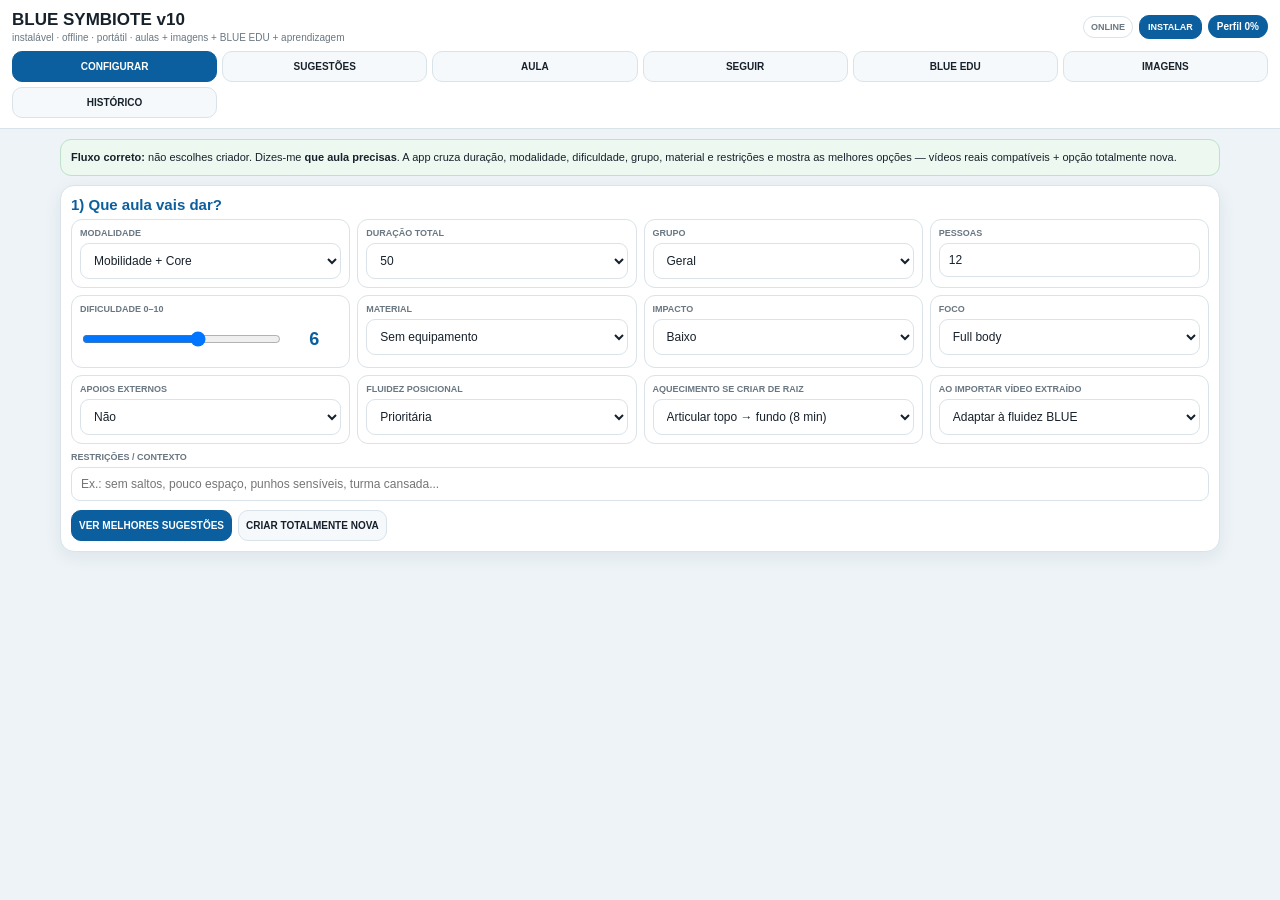
==== index.html @ 13836255 "BLUE v10.0.7: load flexible social placement patch" ====
<!doctype html>
<html lang="pt-PT">
<head>
<meta charset="utf-8">
<meta name="viewport" content="width=device-width,initial-scale=1,viewport-fit=cover">
<meta name="theme-color" content="#0b5f9e">
<meta name="application-name" content="BLUE Symbiote">
<meta name="apple-mobile-web-app-capable" content="yes">
<meta name="apple-mobile-web-app-status-bar-style" content="default">
<meta name="apple-mobile-web-app-title" content="BLUE Symbiote">
<meta name="mobile-web-app-capable" content="yes">
<meta name="robots" content="noindex,nofollow,noarchive">
<link rel="manifest" href="./manifest.json?v=10.0.7">
<link rel="icon" type="image/png" sizes="192x192" href="./icon-192.png">
<link rel="apple-touch-icon" href="./icon-180.png">
<title>BLUE Symbiote v10.0.7</title>
<style>body{margin:0;background:#edf3f7;color:#17212b;font-family:Arial,sans-serif}.boot{max-width:620px;margin:60px auto;padding:24px}.boot b{font-size:24px}.boot p{line-height:1.5}.err{white-space:pre-wrap;color:#8b1e1e}</style>
</head>
<body data-app-version="10.0.7">
<main class="boot"><b>BLUE Symbiote</b><p>A verificar atualização e iniciar a aplicação…</p></main>
<script>
(async()=>{
  const VERSION='10.0.7';
  const EXPECTED='0090f2c7066f9aed2fc9567933851d82d95eaadef02f1cc5dead7aa83da17098';
  async function autoUpdate(){
    if(!('serviceWorker' in navigator)||location.protocol==='file:')return;
    try{
      let hadController=!!navigator.serviceWorker.controller;
      let reloading=false;
      navigator.serviceWorker.addEventListener('controllerchange',()=>{
        if(!hadController){hadController=true;return;}
        if(reloading)return;reloading=true;location.reload();
      });
      const reg=await navigator.serviceWorker.register('./service-worker.js',{scope:'./',updateViaCache:'none'});
      const activate=worker=>{if(worker&&worker.state==='installed'&&navigator.serviceWorker.controller)worker.postMessage({type:'SKIP_WAITING'});};
      if(reg.waiting&&navigator.serviceWorker.controller)reg.waiting.postMessage({type:'SKIP_WAITING'});
      reg.addEventListener('updatefound',()=>{const w=reg.installing;if(w)w.addEventListener('statechange',()=>activate(w));});
      await reg.update().catch(()=>{});
      let lastCheck=Date.now();
      document.addEventListener('visibilitychange',()=>{if(document.visibilityState==='visible'&&Date.now()-lastCheck>300000){lastCheck=Date.now();reg.update().catch(()=>{});}});
      setInterval(()=>reg.update().catch(()=>{}),900000);
    }catch(e){console.warn('Atualização automática indisponível nesta abertura.',e);}
  }
  try{
    await autoUpdate();
    if(!('DecompressionStream' in window)) throw new Error('O browser precisa de ser atualizado para executar esta versão da aplicação.');
    const files=['payload-1a.txt','payload-1b.txt','payload-1c.txt','payload-1d.txt','payload-2a.txt','payload-2b.txt','payload-2c.txt','payload-2d.txt','payload-3.txt','payload-4.txt'];
    let b64='';
    for(const f of files){
      const r=await fetch('./'+f+'?v='+VERSION,{cache:'no-store'});
      if(!r.ok) throw new Error('Falha a carregar '+f+' ('+r.status+')');
      b64+=(await r.text()).replace(/\s+/g,'');
    }
    const packed=Uint8Array.from(atob(b64),c=>c.charCodeAt(0));
    const html=await new Response(new Blob([packed]).stream().pipeThrough(new DecompressionStream('gzip'))).text();
    if(window.crypto?.subtle){
      const digest=new Uint8Array(await window.crypto.subtle.digest('SHA-256',new TextEncoder().encode(html)));
      const hex=Array.from(digest,b=>b.toString(16).padStart(2,'0')).join('');
      if(hex!==EXPECTED) throw new Error('Pacote da aplicação incompleto ou de versões diferentes.');
    }
    const patches='<script src="./patch-10.0.3.js?v='+VERSION+'"><\/script><script src="./patch-10.0.4.js?v='+VERSION+'"><\/script><script src="./patch-10.0.5.js?v='+VERSION+'"><\/script><script src="./patch-10.0.6.js?v='+VERSION+'"><\/script><script src="./patch-10.0.7.js?v='+VERSION+'"><\/script>';
    const patched=html.replace(/<\/body>/i,patches+'</body>');
    document.open();document.write(patched);document.close();
  }catch(e){
    console.error('Falha ao iniciar BLUE Symbiote',e);
    document.body.innerHTML='<main class="boot"><b>BLUE Symbiote</b><p>Falha ao iniciar a aplicação.</p><pre class="err">'+String(e)+'</pre><p>Não apagues os teus dados. Fecha esta janela e volta a abrir o endereço online.</p></main>';
  }
})();
</script>
</body>
</html>
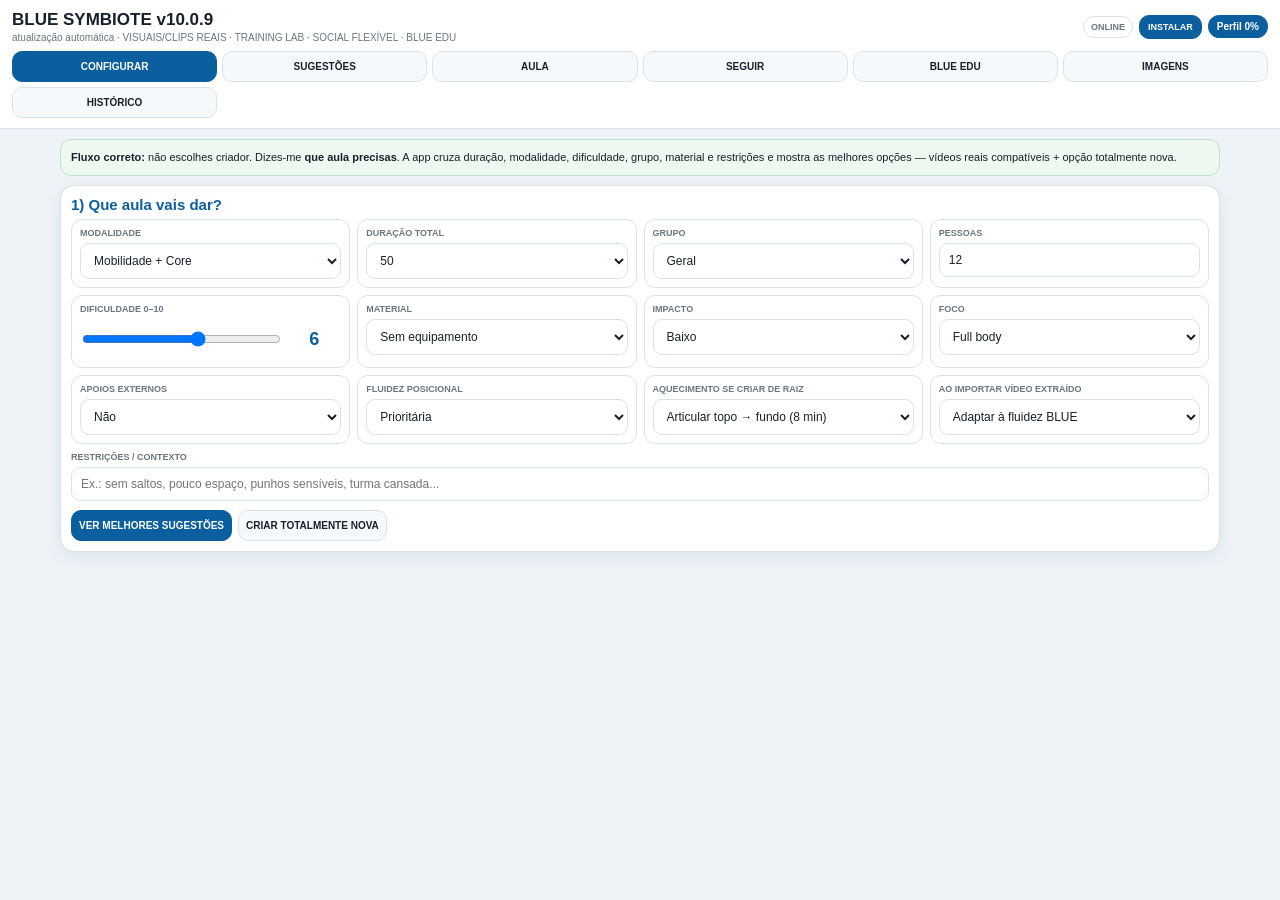
==== commit b09345c3: "BLUE v10.0.9: stamp visible version and force service-worker refresh" ====
--- a/index.html
+++ b/index.html
@@ -10,17 +10,17 @@
 <meta name="apple-mobile-web-app-title" content="BLUE Symbiote">
 <meta name="mobile-web-app-capable" content="yes">
 <meta name="robots" content="noindex,nofollow,noarchive">
-<link rel="manifest" href="./manifest.json?v=10.0.7">
+<link rel="manifest" href="./manifest.json?v=10.0.9">
 <link rel="icon" type="image/png" sizes="192x192" href="./icon-192.png">
 <link rel="apple-touch-icon" href="./icon-180.png">
-<title>BLUE Symbiote v10.0.7</title>
+<title>BLUE Symbiote v10.0.9</title>
 <style>body{margin:0;background:#edf3f7;color:#17212b;font-family:Arial,sans-serif}.boot{max-width:620px;margin:60px auto;padding:24px}.boot b{font-size:24px}.boot p{line-height:1.5}.err{white-space:pre-wrap;color:#8b1e1e}</style>
 </head>
-<body data-app-version="10.0.7">
-<main class="boot"><b>BLUE Symbiote</b><p>A verificar atualização e iniciar a aplicação…</p></main>
+<body data-app-version="10.0.9">
+<main class="boot"><b>BLUE Symbiote v10.0.9</b><p>A verificar atualização e iniciar a aplicação…</p></main>
 <script>
 (async()=>{
-  const VERSION='10.0.7';
+  const VERSION='10.0.9';
   const EXPECTED='0090f2c7066f9aed2fc9567933851d82d95eaadef02f1cc5dead7aa83da17098';
   async function autoUpdate(){
     if(!('serviceWorker' in navigator)||location.protocol==='file:')return;
@@ -31,14 +31,14 @@
         if(!hadController){hadController=true;return;}
         if(reloading)return;reloading=true;location.reload();
       });
-      const reg=await navigator.serviceWorker.register('./service-worker.js',{scope:'./',updateViaCache:'none'});
+      const reg=await navigator.serviceWorker.register('./service-worker.js?v='+VERSION,{scope:'./',updateViaCache:'none'});
       const activate=worker=>{if(worker&&worker.state==='installed'&&navigator.serviceWorker.controller)worker.postMessage({type:'SKIP_WAITING'});};
       if(reg.waiting&&navigator.serviceWorker.controller)reg.waiting.postMessage({type:'SKIP_WAITING'});
       reg.addEventListener('updatefound',()=>{const w=reg.installing;if(w)w.addEventListener('statechange',()=>activate(w));});
       await reg.update().catch(()=>{});
       let lastCheck=Date.now();
-      document.addEventListener('visibilitychange',()=>{if(document.visibilityState==='visible'&&Date.now()-lastCheck>300000){lastCheck=Date.now();reg.update().catch(()=>{});}});
-      setInterval(()=>reg.update().catch(()=>{}),900000);
+      document.addEventListener('visibilitychange',()=>{if(document.visibilityState==='visible'&&Date.now()-lastCheck>180000){lastCheck=Date.now();reg.update().catch(()=>{});}});
+      setInterval(()=>reg.update().catch(()=>{}),600000);
     }catch(e){console.warn('Atualização automática indisponível nesta abertura.',e);}
   }
   try{
@@ -58,12 +58,14 @@
       const hex=Array.from(digest,b=>b.toString(16).padStart(2,'0')).join('');
       if(hex!==EXPECTED) throw new Error('Pacote da aplicação incompleto ou de versões diferentes.');
     }
-    const patches='<script src="./patch-10.0.3.js?v='+VERSION+'"><\/script><script src="./patch-10.0.4.js?v='+VERSION+'"><\/script><script src="./patch-10.0.5.js?v='+VERSION+'"><\/script><script src="./patch-10.0.6.js?v='+VERSION+'"><\/script><script src="./patch-10.0.7.js?v='+VERSION+'"><\/script>';
-    const patched=html.replace(/<\/body>/i,patches+'</body>');
+    let stamped=html.replace(/BLUE SYMBIOTE v10(?!\.\d)/,'BLUE SYMBIOTE v10.0.9');
+    stamped=stamped.replace('instalável · offline · portátil · aulas + imagens + BLUE EDU + aprendizagem','atualização automática · VISUAIS/CLIPS REAIS · TRAINING LAB · SOCIAL FLEXÍVEL · BLUE EDU');
+    const patches='<script src="./patch-10.0.3.js?v='+VERSION+'"><\/script><script src="./patch-10.0.4.js?v='+VERSION+'"><\/script><script src="./patch-10.0.5.js?v='+VERSION+'"><\/script><script src="./patch-10.0.6.js?v='+VERSION+'"><\/script><script src="./patch-10.0.7.js?v='+VERSION+'"><\/script><script src="./patch-10.0.8.js?v='+VERSION+'"><\/script>';
+    const patched=stamped.replace(/<\/body>/i,patches+'</body>');
     document.open();document.write(patched);document.close();
   }catch(e){
     console.error('Falha ao iniciar BLUE Symbiote',e);
-    document.body.innerHTML='<main class="boot"><b>BLUE Symbiote</b><p>Falha ao iniciar a aplicação.</p><pre class="err">'+String(e)+'</pre><p>Não apagues os teus dados. Fecha esta janela e volta a abrir o endereço online.</p></main>';
+    document.body.innerHTML='<main class="boot"><b>BLUE Symbiote v10.0.9</b><p>Falha ao iniciar a aplicação.</p><pre class="err">'+String(e)+'</pre><p>Não apagues os teus dados. Abre <b>update-10.0.9.html</b> neste mesmo endereço para forçar a atualização.</p></main>';
   }
 })();
 </script>
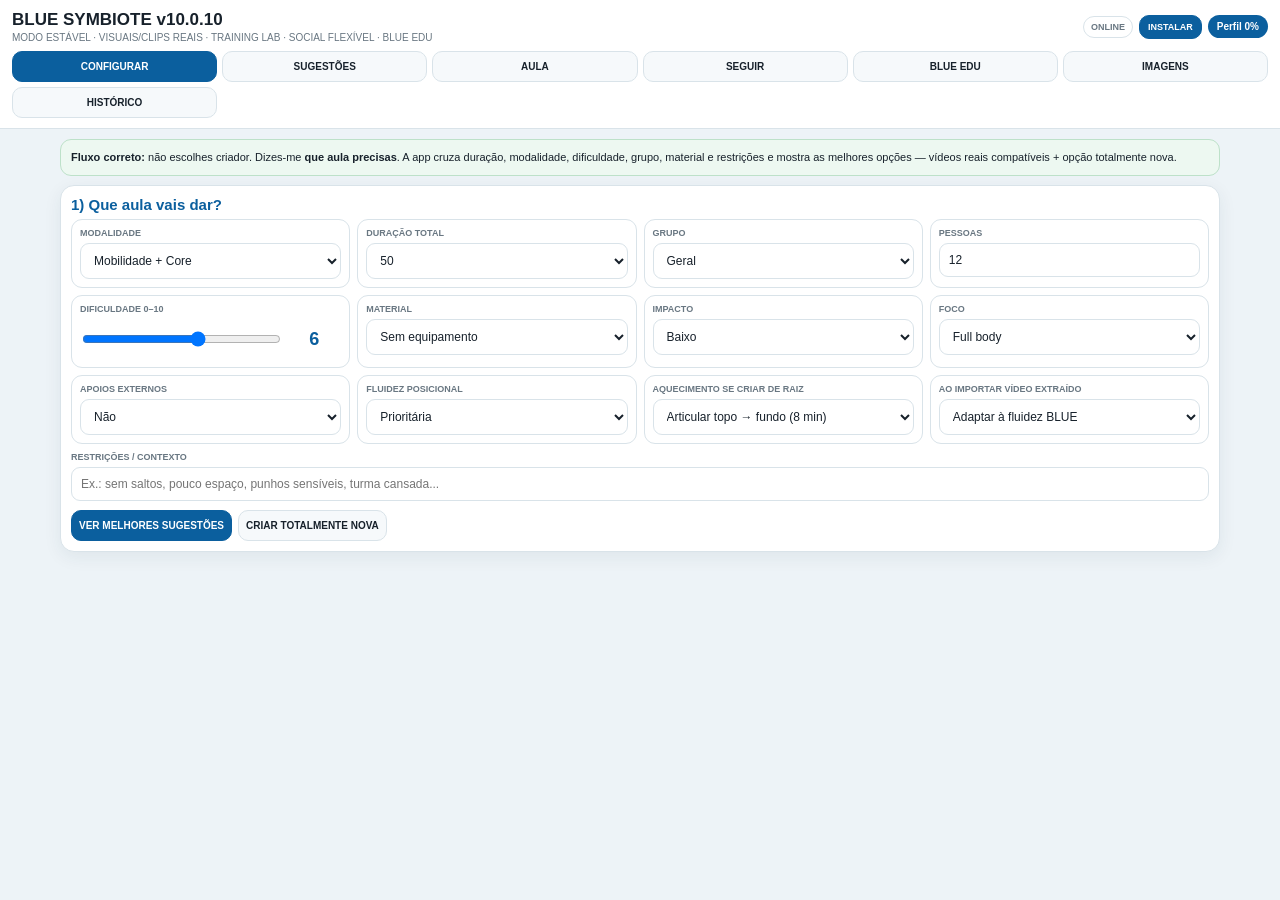
==== commit 0ec19acb: "BLUE v10.0.10: stop service-worker reload loop and boot stable" ====
--- a/index.html
+++ b/index.html
@@ -10,62 +10,50 @@
 <meta name="apple-mobile-web-app-title" content="BLUE Symbiote">
 <meta name="mobile-web-app-capable" content="yes">
 <meta name="robots" content="noindex,nofollow,noarchive">
-<link rel="manifest" href="./manifest.json?v=10.0.9">
+<link rel="manifest" href="./manifest.json?v=10.0.10">
 <link rel="icon" type="image/png" sizes="192x192" href="./icon-192.png">
 <link rel="apple-touch-icon" href="./icon-180.png">
-<title>BLUE Symbiote v10.0.9</title>
+<title>BLUE Symbiote v10.0.10</title>
 <style>body{margin:0;background:#edf3f7;color:#17212b;font-family:Arial,sans-serif}.boot{max-width:620px;margin:60px auto;padding:24px}.boot b{font-size:24px}.boot p{line-height:1.5}.err{white-space:pre-wrap;color:#8b1e1e}</style>
 </head>
-<body data-app-version="10.0.9">
-<main class="boot"><b>BLUE Symbiote v10.0.9</b><p>A verificar atualização e iniciar a aplicação…</p></main>
+<body data-app-version="10.0.10">
+<main class="boot"><b>BLUE Symbiote v10.0.10</b><p>A iniciar em modo estável…</p></main>
 <script>
 (async()=>{
-  const VERSION='10.0.9';
+  const VERSION='10.0.10';
   const EXPECTED='0090f2c7066f9aed2fc9567933851d82d95eaadef02f1cc5dead7aa83da17098';
-  async function autoUpdate(){
-    if(!('serviceWorker' in navigator)||location.protocol==='file:')return;
-    try{
-      let hadController=!!navigator.serviceWorker.controller;
-      let reloading=false;
-      navigator.serviceWorker.addEventListener('controllerchange',()=>{
-        if(!hadController){hadController=true;return;}
-        if(reloading)return;reloading=true;location.reload();
-      });
-      const reg=await navigator.serviceWorker.register('./service-worker.js?v='+VERSION,{scope:'./',updateViaCache:'none'});
-      const activate=worker=>{if(worker&&worker.state==='installed'&&navigator.serviceWorker.controller)worker.postMessage({type:'SKIP_WAITING'});};
-      if(reg.waiting&&navigator.serviceWorker.controller)reg.waiting.postMessage({type:'SKIP_WAITING'});
-      reg.addEventListener('updatefound',()=>{const w=reg.installing;if(w)w.addEventListener('statechange',()=>activate(w));});
-      await reg.update().catch(()=>{});
-      let lastCheck=Date.now();
-      document.addEventListener('visibilitychange',()=>{if(document.visibilityState==='visible'&&Date.now()-lastCheck>180000){lastCheck=Date.now();reg.update().catch(()=>{});}});
-      setInterval(()=>reg.update().catch(()=>{}),600000);
-    }catch(e){console.warn('Atualização automática indisponível nesta abertura.',e);}
-  }
   try{
-    await autoUpdate();
+    if('serviceWorker' in navigator&&location.protocol!=='file:'){
+      try{
+        const regs=await navigator.serviceWorker.getRegistrations();
+        await Promise.all(regs.map(r=>r.unregister().catch(()=>false)));
+      }catch(e){console.warn('Não foi possível remover o registo antigo nesta abertura.',e)}
+    }
     if(!('DecompressionStream' in window)) throw new Error('O browser precisa de ser atualizado para executar esta versão da aplicação.');
     const files=['payload-1a.txt','payload-1b.txt','payload-1c.txt','payload-1d.txt','payload-2a.txt','payload-2b.txt','payload-2c.txt','payload-2d.txt','payload-3.txt','payload-4.txt'];
     let b64='';
     for(const f of files){
-      const r=await fetch('./'+f+'?v='+VERSION,{cache:'no-store'});
+      const r=await fetch('./'+f+'?v='+VERSION+'&t='+Date.now(),{cache:'no-store'});
       if(!r.ok) throw new Error('Falha a carregar '+f+' ('+r.status+')');
       b64+=(await r.text()).replace(/\s+/g,'');
     }
     const packed=Uint8Array.from(atob(b64),c=>c.charCodeAt(0));
-    const html=await new Response(new Blob([packed]).stream().pipeThrough(new DecompressionStream('gzip'))).text();
+    let html=await new Response(new Blob([packed]).stream().pipeThrough(new DecompressionStream('gzip'))).text();
     if(window.crypto?.subtle){
       const digest=new Uint8Array(await window.crypto.subtle.digest('SHA-256',new TextEncoder().encode(html)));
       const hex=Array.from(digest,b=>b.toString(16).padStart(2,'0')).join('');
       if(hex!==EXPECTED) throw new Error('Pacote da aplicação incompleto ou de versões diferentes.');
     }
-    let stamped=html.replace(/BLUE SYMBIOTE v10(?!\.\d)/,'BLUE SYMBIOTE v10.0.9');
-    stamped=stamped.replace('instalável · offline · portátil · aulas + imagens + BLUE EDU + aprendizagem','atualização automática · VISUAIS/CLIPS REAIS · TRAINING LAB · SOCIAL FLEXÍVEL · BLUE EDU');
-    const patches='<script src="./patch-10.0.3.js?v='+VERSION+'"><\/script><script src="./patch-10.0.4.js?v='+VERSION+'"><\/script><script src="./patch-10.0.5.js?v='+VERSION+'"><\/script><script src="./patch-10.0.6.js?v='+VERSION+'"><\/script><script src="./patch-10.0.7.js?v='+VERSION+'"><\/script><script src="./patch-10.0.8.js?v='+VERSION+'"><\/script>';
-    const patched=stamped.replace(/<\/body>/i,patches+'</body>');
+    html=html.replace('registerPWA();updateDeviceStatus();hydrateStateFromDB();','updateDeviceStatus();hydrateStateFromDB();');
+    html=html.replace("if($('updateBtn'))$('updateBtn').onclick=checkForUpdate;if($('applyUpdateBtn'))$('applyUpdateBtn').onclick=applyUpdate;", "if($('updateBtn'))$('updateBtn').onclick=()=>alert('Atualizações estabilizadas nesta versão.');if($('applyUpdateBtn'))$('applyUpdateBtn').onclick=()=>{};");
+    html=html.replace(/BLUE SYMBIOTE v10(?!\.\d)/,'BLUE SYMBIOTE v10.0.10');
+    html=html.replace('instalável · offline · portátil · aulas + imagens + BLUE EDU + aprendizagem','MODO ESTÁVEL · VISUAIS/CLIPS REAIS · TRAINING LAB · SOCIAL FLEXÍVEL · BLUE EDU');
+    const patches='<script src="./patch-10.0.3.js?v='+VERSION+'"><\/script><script src="./patch-10.0.4.js?v='+VERSION+'"><\/script><script src="./patch-10.0.5.js?v='+VERSION+'"><\/script><script src="./patch-10.0.6.js?v='+VERSION+'"><\/script><script src="./patch-10.0.7.js?v='+VERSION+'"><\/script><script src="./patch-10.0.8.js?v='+VERSION+'"><\/script><script src="./patch-10.0.10.js?v='+VERSION+'"><\/script>';
+    const patched=html.replace(/<\/body>/i,patches+'</body>');
     document.open();document.write(patched);document.close();
   }catch(e){
     console.error('Falha ao iniciar BLUE Symbiote',e);
-    document.body.innerHTML='<main class="boot"><b>BLUE Symbiote v10.0.9</b><p>Falha ao iniciar a aplicação.</p><pre class="err">'+String(e)+'</pre><p>Não apagues os teus dados. Abre <b>update-10.0.9.html</b> neste mesmo endereço para forçar a atualização.</p></main>';
+    document.body.innerHTML='<main class="boot"><b>BLUE Symbiote v10.0.10</b><p>Falha ao iniciar a aplicação.</p><pre class="err">'+String(e)+'</pre><p>Não apagues os teus dados. Abre novamente o endereço estável com internet.</p></main>';
   }
 })();
 </script>
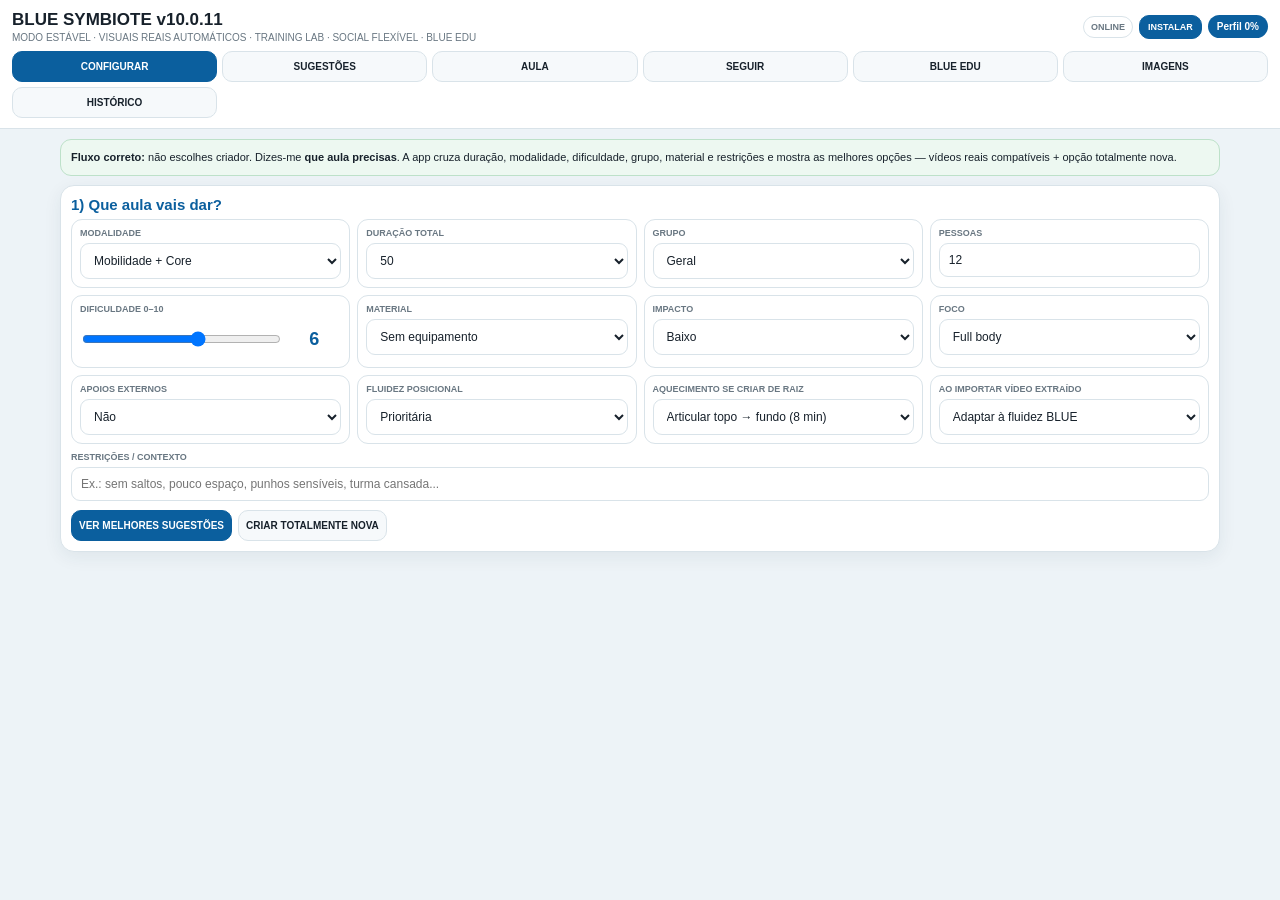
==== commit 77c89f28: "BLUE v10.0.11: stable root runtime with DOM-based visuals" ====
--- a/index.html
+++ b/index.html
@@ -10,52 +10,38 @@
 <meta name="apple-mobile-web-app-title" content="BLUE Symbiote">
 <meta name="mobile-web-app-capable" content="yes">
 <meta name="robots" content="noindex,nofollow,noarchive">
-<link rel="manifest" href="./manifest.json?v=10.0.10">
+<link rel="manifest" href="./manifest.json?v=10.0.11">
 <link rel="icon" type="image/png" sizes="192x192" href="./icon-192.png">
 <link rel="apple-touch-icon" href="./icon-180.png">
-<title>BLUE Symbiote v10.0.10</title>
+<title>BLUE Symbiote v10.0.11</title>
 <style>body{margin:0;background:#edf3f7;color:#17212b;font-family:Arial,sans-serif}.boot{max-width:620px;margin:60px auto;padding:24px}.boot b{font-size:24px}.boot p{line-height:1.5}.err{white-space:pre-wrap;color:#8b1e1e}</style>
 </head>
-<body data-app-version="10.0.10">
-<main class="boot"><b>BLUE Symbiote v10.0.10</b><p>A iniciar em modo estável…</p></main>
+<body data-app-version="10.0.11">
+<main class="boot"><b>BLUE Symbiote v10.0.11</b><p>A iniciar em modo estável…</p></main>
 <script>
 (async()=>{
-  const VERSION='10.0.10';
+  const VERSION='10.0.11';
   const EXPECTED='0090f2c7066f9aed2fc9567933851d82d95eaadef02f1cc5dead7aa83da17098';
   try{
     if('serviceWorker' in navigator&&location.protocol!=='file:'){
-      try{
-        const regs=await navigator.serviceWorker.getRegistrations();
-        await Promise.all(regs.map(r=>r.unregister().catch(()=>false)));
-      }catch(e){console.warn('Não foi possível remover o registo antigo nesta abertura.',e)}
+      try{const regs=await navigator.serviceWorker.getRegistrations();await Promise.all(regs.map(r=>r.unregister().catch(()=>false)))}catch(e){}
     }
-    if(!('DecompressionStream' in window)) throw new Error('O browser precisa de ser atualizado para executar esta versão da aplicação.');
+    if(!('DecompressionStream' in window))throw new Error('O browser precisa de ser atualizado para executar esta versão da aplicação.');
     const files=['payload-1a.txt','payload-1b.txt','payload-1c.txt','payload-1d.txt','payload-2a.txt','payload-2b.txt','payload-2c.txt','payload-2d.txt','payload-3.txt','payload-4.txt'];
     let b64='';
-    for(const f of files){
-      const r=await fetch('./'+f+'?v='+VERSION+'&t='+Date.now(),{cache:'no-store'});
-      if(!r.ok) throw new Error('Falha a carregar '+f+' ('+r.status+')');
-      b64+=(await r.text()).replace(/\s+/g,'');
-    }
+    for(const f of files){const r=await fetch('./'+f+'?v='+VERSION+'&t='+Date.now(),{cache:'no-store'});if(!r.ok)throw new Error('Falha a carregar '+f+' ('+r.status+')');b64+=(await r.text()).replace(/\s+/g,'')}
     const packed=Uint8Array.from(atob(b64),c=>c.charCodeAt(0));
     let html=await new Response(new Blob([packed]).stream().pipeThrough(new DecompressionStream('gzip'))).text();
-    if(window.crypto?.subtle){
-      const digest=new Uint8Array(await window.crypto.subtle.digest('SHA-256',new TextEncoder().encode(html)));
-      const hex=Array.from(digest,b=>b.toString(16).padStart(2,'0')).join('');
-      if(hex!==EXPECTED) throw new Error('Pacote da aplicação incompleto ou de versões diferentes.');
-    }
+    if(window.crypto?.subtle){const digest=new Uint8Array(await window.crypto.subtle.digest('SHA-256',new TextEncoder().encode(html)));const hex=Array.from(digest,b=>b.toString(16).padStart(2,'0')).join('');if(hex!==EXPECTED)throw new Error('Pacote da aplicação incompleto ou de versões diferentes.')}
     html=html.replace('registerPWA();updateDeviceStatus();hydrateStateFromDB();','updateDeviceStatus();hydrateStateFromDB();');
-    html=html.replace("if($('updateBtn'))$('updateBtn').onclick=checkForUpdate;if($('applyUpdateBtn'))$('applyUpdateBtn').onclick=applyUpdate;", "if($('updateBtn'))$('updateBtn').onclick=()=>alert('Atualizações estabilizadas nesta versão.');if($('applyUpdateBtn'))$('applyUpdateBtn').onclick=()=>{};");
-    html=html.replace(/BLUE SYMBIOTE v10(?!\.\d)/,'BLUE SYMBIOTE v10.0.10');
-    html=html.replace('instalável · offline · portátil · aulas + imagens + BLUE EDU + aprendizagem','MODO ESTÁVEL · VISUAIS/CLIPS REAIS · TRAINING LAB · SOCIAL FLEXÍVEL · BLUE EDU');
-    const patches='<script src="./patch-10.0.3.js?v='+VERSION+'"><\/script><script src="./patch-10.0.4.js?v='+VERSION+'"><\/script><script src="./patch-10.0.5.js?v='+VERSION+'"><\/script><script src="./patch-10.0.6.js?v='+VERSION+'"><\/script><script src="./patch-10.0.7.js?v='+VERSION+'"><\/script><script src="./patch-10.0.8.js?v='+VERSION+'"><\/script><script src="./patch-10.0.10.js?v='+VERSION+'"><\/script>';
+    html=html.replace("if($('updateBtn'))$('updateBtn').onclick=checkForUpdate;if($('applyUpdateBtn'))$('applyUpdateBtn').onclick=applyUpdate;","if($('updateBtn'))$('updateBtn').onclick=()=>alert('Modo estável ativo.');if($('applyUpdateBtn'))$('applyUpdateBtn').onclick=()=>{};");
+    html=html.replace(/BLUE SYMBIOTE v10(?!\.\d)/,'BLUE SYMBIOTE v10.0.11');
+    html=html.replace('instalável · offline · portátil · aulas + imagens + BLUE EDU + aprendizagem','MODO ESTÁVEL · VISUAIS REAIS AUTOMÁTICOS · TRAINING LAB · SOCIAL FLEXÍVEL · BLUE EDU');
+    const patches='<script src="./patch-10.0.3.js?v='+VERSION+'"><\/script><script src="./patch-10.0.4.js?v='+VERSION+'"><\/script><script src="./patch-10.0.5.js?v='+VERSION+'"><\/script><script src="./patch-10.0.6.js?v='+VERSION+'"><\/script><script src="./patch-10.0.7.js?v='+VERSION+'"><\/script><script src="./patch-10.0.8.js?v='+VERSION+'"><\/script><script src="./patch-10.0.11.js?v='+VERSION+'"><\/script>';
     const patched=html.replace(/<\/body>/i,patches+'</body>');
     document.open();document.write(patched);document.close();
-  }catch(e){
-    console.error('Falha ao iniciar BLUE Symbiote',e);
-    document.body.innerHTML='<main class="boot"><b>BLUE Symbiote v10.0.10</b><p>Falha ao iniciar a aplicação.</p><pre class="err">'+String(e)+'</pre><p>Não apagues os teus dados. Abre novamente o endereço estável com internet.</p></main>';
-  }
+  }catch(e){console.error(e);document.body.innerHTML='<main class="boot"><b>BLUE Symbiote v10.0.11</b><p>Falha ao iniciar a aplicação.</p><pre class="err">'+String(e)+'</pre></main>'}
 })();
 </script>
 </body>
-</html>
+</html>
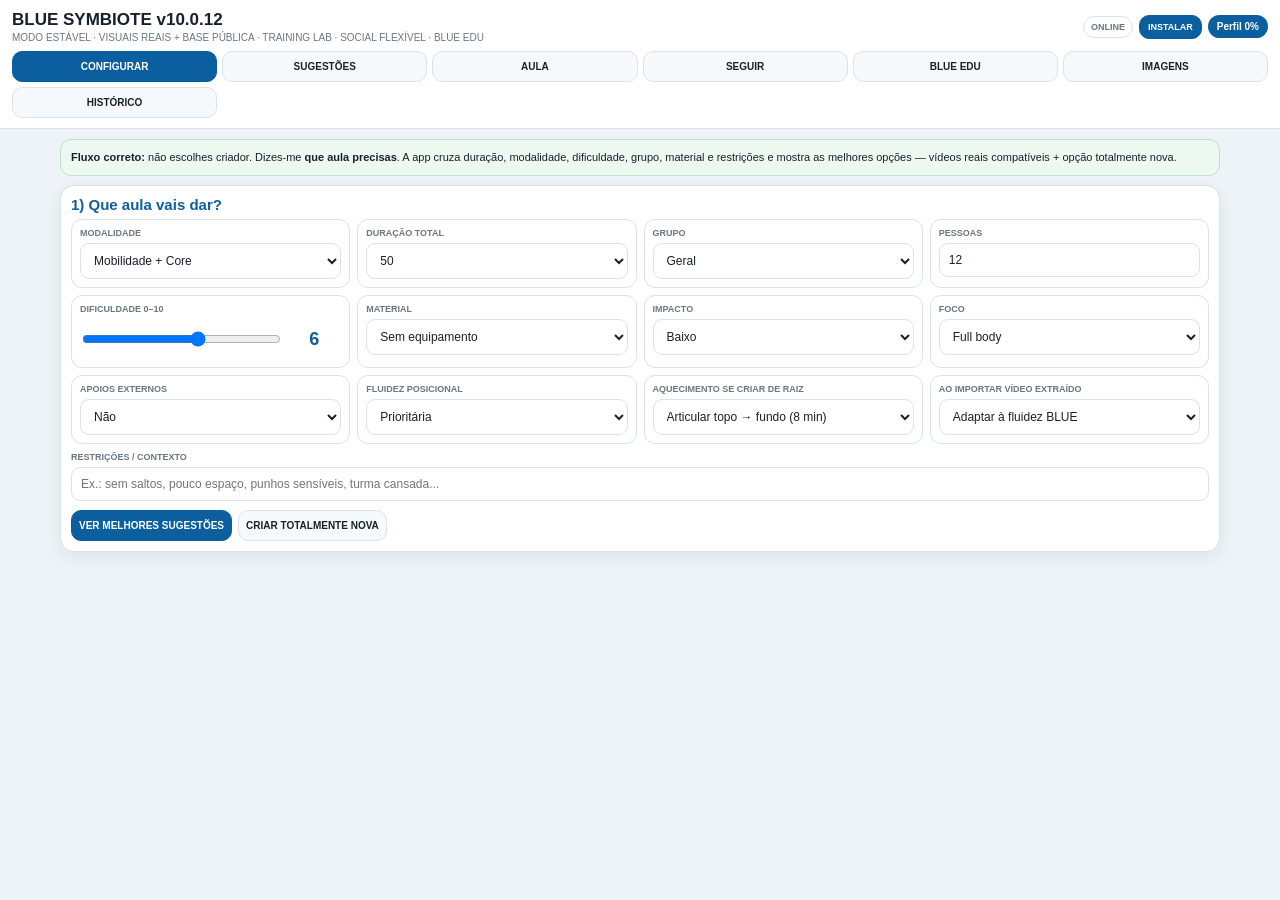
==== commit 1f16a0ff: "BLUE v10.0.12: root stable runtime with public visual fallback" ====
--- a/index.html
+++ b/index.html
@@ -10,17 +10,17 @@
 <meta name="apple-mobile-web-app-title" content="BLUE Symbiote">
 <meta name="mobile-web-app-capable" content="yes">
 <meta name="robots" content="noindex,nofollow,noarchive">
-<link rel="manifest" href="./manifest.json?v=10.0.11">
+<link rel="manifest" href="./manifest.json?v=10.0.12">
 <link rel="icon" type="image/png" sizes="192x192" href="./icon-192.png">
 <link rel="apple-touch-icon" href="./icon-180.png">
-<title>BLUE Symbiote v10.0.11</title>
+<title>BLUE Symbiote v10.0.12</title>
 <style>body{margin:0;background:#edf3f7;color:#17212b;font-family:Arial,sans-serif}.boot{max-width:620px;margin:60px auto;padding:24px}.boot b{font-size:24px}.boot p{line-height:1.5}.err{white-space:pre-wrap;color:#8b1e1e}</style>
 </head>
-<body data-app-version="10.0.11">
-<main class="boot"><b>BLUE Symbiote v10.0.11</b><p>A iniciar em modo estável…</p></main>
+<body data-app-version="10.0.12">
+<main class="boot"><b>BLUE Symbiote v10.0.12</b><p>A iniciar em modo estável…</p></main>
 <script>
 (async()=>{
-  const VERSION='10.0.11';
+  const VERSION='10.0.12';
   const EXPECTED='0090f2c7066f9aed2fc9567933851d82d95eaadef02f1cc5dead7aa83da17098';
   try{
     if('serviceWorker' in navigator&&location.protocol!=='file:'){
@@ -35,12 +35,12 @@
     if(window.crypto?.subtle){const digest=new Uint8Array(await window.crypto.subtle.digest('SHA-256',new TextEncoder().encode(html)));const hex=Array.from(digest,b=>b.toString(16).padStart(2,'0')).join('');if(hex!==EXPECTED)throw new Error('Pacote da aplicação incompleto ou de versões diferentes.')}
     html=html.replace('registerPWA();updateDeviceStatus();hydrateStateFromDB();','updateDeviceStatus();hydrateStateFromDB();');
     html=html.replace("if($('updateBtn'))$('updateBtn').onclick=checkForUpdate;if($('applyUpdateBtn'))$('applyUpdateBtn').onclick=applyUpdate;","if($('updateBtn'))$('updateBtn').onclick=()=>alert('Modo estável ativo.');if($('applyUpdateBtn'))$('applyUpdateBtn').onclick=()=>{};");
-    html=html.replace(/BLUE SYMBIOTE v10(?!\.\d)/,'BLUE SYMBIOTE v10.0.11');
-    html=html.replace('instalável · offline · portátil · aulas + imagens + BLUE EDU + aprendizagem','MODO ESTÁVEL · VISUAIS REAIS AUTOMÁTICOS · TRAINING LAB · SOCIAL FLEXÍVEL · BLUE EDU');
-    const patches='<script src="./patch-10.0.3.js?v='+VERSION+'"><\/script><script src="./patch-10.0.4.js?v='+VERSION+'"><\/script><script src="./patch-10.0.5.js?v='+VERSION+'"><\/script><script src="./patch-10.0.6.js?v='+VERSION+'"><\/script><script src="./patch-10.0.7.js?v='+VERSION+'"><\/script><script src="./patch-10.0.8.js?v='+VERSION+'"><\/script><script src="./patch-10.0.11.js?v='+VERSION+'"><\/script>';
+    html=html.replace(/BLUE SYMBIOTE v10(?!\.\d)/,'BLUE SYMBIOTE v10.0.12');
+    html=html.replace('instalável · offline · portátil · aulas + imagens + BLUE EDU + aprendizagem','MODO ESTÁVEL · VISUAIS REAIS + BASE PÚBLICA · TRAINING LAB · SOCIAL FLEXÍVEL · BLUE EDU');
+    const patches='<script src="./patch-10.0.3.js?v='+VERSION+'"><\/script><script src="./patch-10.0.4.js?v='+VERSION+'"><\/script><script src="./patch-10.0.5.js?v='+VERSION+'"><\/script><script src="./patch-10.0.6.js?v='+VERSION+'"><\/script><script src="./patch-10.0.7.js?v='+VERSION+'"><\/script><script src="./patch-10.0.8.js?v='+VERSION+'"><\/script><script src="./patch-10.0.11.js?v='+VERSION+'"><\/script><script src="./patch-10.0.12.js?v='+VERSION+'"><\/script>';
     const patched=html.replace(/<\/body>/i,patches+'</body>');
     document.open();document.write(patched);document.close();
-  }catch(e){console.error(e);document.body.innerHTML='<main class="boot"><b>BLUE Symbiote v10.0.11</b><p>Falha ao iniciar a aplicação.</p><pre class="err">'+String(e)+'</pre></main>'}
+  }catch(e){console.error(e);document.body.innerHTML='<main class="boot"><b>BLUE Symbiote v10.0.12</b><p>Falha ao iniciar a aplicação.</p><pre class="err">'+String(e)+'</pre></main>'}
 })();
 </script>
 </body>
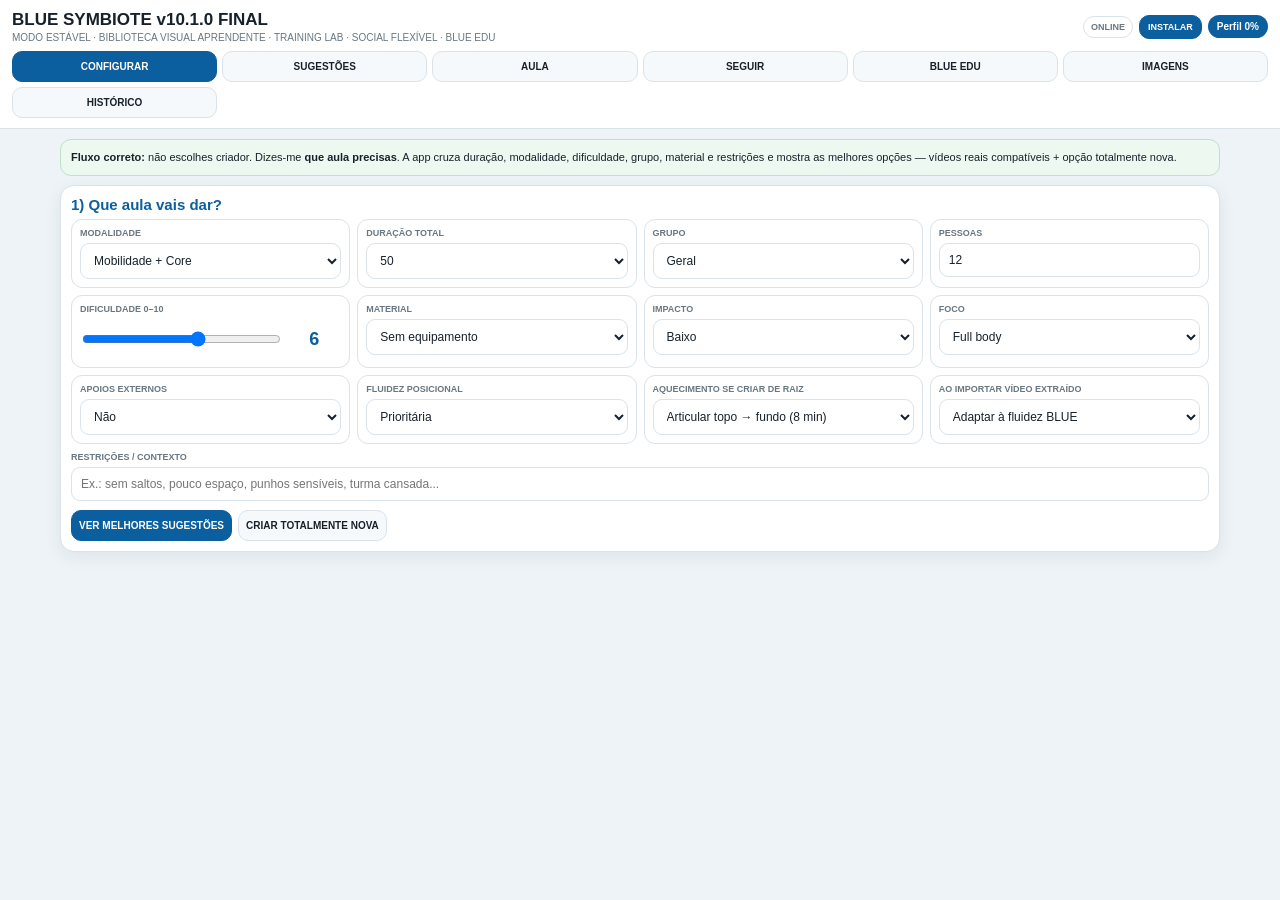
==== commit 389b711d: "BLUE v10.1.0 FINAL: load editable learned visual library" ====
--- a/index.html
+++ b/index.html
@@ -10,17 +10,17 @@
 <meta name="apple-mobile-web-app-title" content="BLUE Symbiote">
 <meta name="mobile-web-app-capable" content="yes">
 <meta name="robots" content="noindex,nofollow,noarchive">
-<link rel="manifest" href="./manifest.json?v=10.0.12">
+<link rel="manifest" href="./manifest.json?v=10.1.0">
 <link rel="icon" type="image/png" sizes="192x192" href="./icon-192.png">
 <link rel="apple-touch-icon" href="./icon-180.png">
-<title>BLUE Symbiote v10.0.12</title>
+<title>BLUE Symbiote v10.1.0 FINAL</title>
 <style>body{margin:0;background:#edf3f7;color:#17212b;font-family:Arial,sans-serif}.boot{max-width:620px;margin:60px auto;padding:24px}.boot b{font-size:24px}.boot p{line-height:1.5}.err{white-space:pre-wrap;color:#8b1e1e}</style>
 </head>
-<body data-app-version="10.0.12">
-<main class="boot"><b>BLUE Symbiote v10.0.12</b><p>A iniciar em modo estável…</p></main>
+<body data-app-version="10.1.0">
+<main class="boot"><b>BLUE Symbiote v10.1.0 FINAL</b><p>A iniciar em modo estável…</p></main>
 <script>
 (async()=>{
-  const VERSION='10.0.12';
+  const VERSION='10.1.0';
   const EXPECTED='0090f2c7066f9aed2fc9567933851d82d95eaadef02f1cc5dead7aa83da17098';
   try{
     if('serviceWorker' in navigator&&location.protocol!=='file:'){
@@ -35,12 +35,12 @@
     if(window.crypto?.subtle){const digest=new Uint8Array(await window.crypto.subtle.digest('SHA-256',new TextEncoder().encode(html)));const hex=Array.from(digest,b=>b.toString(16).padStart(2,'0')).join('');if(hex!==EXPECTED)throw new Error('Pacote da aplicação incompleto ou de versões diferentes.')}
     html=html.replace('registerPWA();updateDeviceStatus();hydrateStateFromDB();','updateDeviceStatus();hydrateStateFromDB();');
     html=html.replace("if($('updateBtn'))$('updateBtn').onclick=checkForUpdate;if($('applyUpdateBtn'))$('applyUpdateBtn').onclick=applyUpdate;","if($('updateBtn'))$('updateBtn').onclick=()=>alert('Modo estável ativo.');if($('applyUpdateBtn'))$('applyUpdateBtn').onclick=()=>{};");
-    html=html.replace(/BLUE SYMBIOTE v10(?!\.\d)/,'BLUE SYMBIOTE v10.0.12');
-    html=html.replace('instalável · offline · portátil · aulas + imagens + BLUE EDU + aprendizagem','MODO ESTÁVEL · VISUAIS REAIS + BASE PÚBLICA · TRAINING LAB · SOCIAL FLEXÍVEL · BLUE EDU');
-    const patches='<script src="./patch-10.0.3.js?v='+VERSION+'"><\/script><script src="./patch-10.0.4.js?v='+VERSION+'"><\/script><script src="./patch-10.0.5.js?v='+VERSION+'"><\/script><script src="./patch-10.0.6.js?v='+VERSION+'"><\/script><script src="./patch-10.0.7.js?v='+VERSION+'"><\/script><script src="./patch-10.0.8.js?v='+VERSION+'"><\/script><script src="./patch-10.0.11.js?v='+VERSION+'"><\/script><script src="./patch-10.0.12.js?v='+VERSION+'"><\/script>';
+    html=html.replace(/BLUE SYMBIOTE v10(?!\.\d)/,'BLUE SYMBIOTE v10.1.0 FINAL');
+    html=html.replace('instalável · offline · portátil · aulas + imagens + BLUE EDU + aprendizagem','MODO ESTÁVEL · BIBLIOTECA VISUAL APRENDENTE · TRAINING LAB · SOCIAL FLEXÍVEL · BLUE EDU');
+    const patches='<script src="./patch-10.0.3.js?v='+VERSION+'"><\/script><script src="./patch-10.0.4.js?v='+VERSION+'"><\/script><script src="./patch-10.0.5.js?v='+VERSION+'"><\/script><script src="./patch-10.0.6.js?v='+VERSION+'"><\/script><script src="./patch-10.0.7.js?v='+VERSION+'"><\/script><script src="./patch-10.0.8.js?v='+VERSION+'"><\/script><script src="./patch-10.0.11.js?v='+VERSION+'"><\/script><script src="./patch-10.0.12.js?v='+VERSION+'"><\/script><script src="./patch-10.1.0.js?v='+VERSION+'"><\/script>';
     const patched=html.replace(/<\/body>/i,patches+'</body>');
     document.open();document.write(patched);document.close();
-  }catch(e){console.error(e);document.body.innerHTML='<main class="boot"><b>BLUE Symbiote v10.0.12</b><p>Falha ao iniciar a aplicação.</p><pre class="err">'+String(e)+'</pre></main>'}
+  }catch(e){console.error(e);document.body.innerHTML='<main class="boot"><b>BLUE Symbiote v10.1.0 FINAL</b><p>Falha ao iniciar a aplicação.</p><pre class="err">'+String(e)+'</pre></main>'}
 })();
 </script>
 </body>
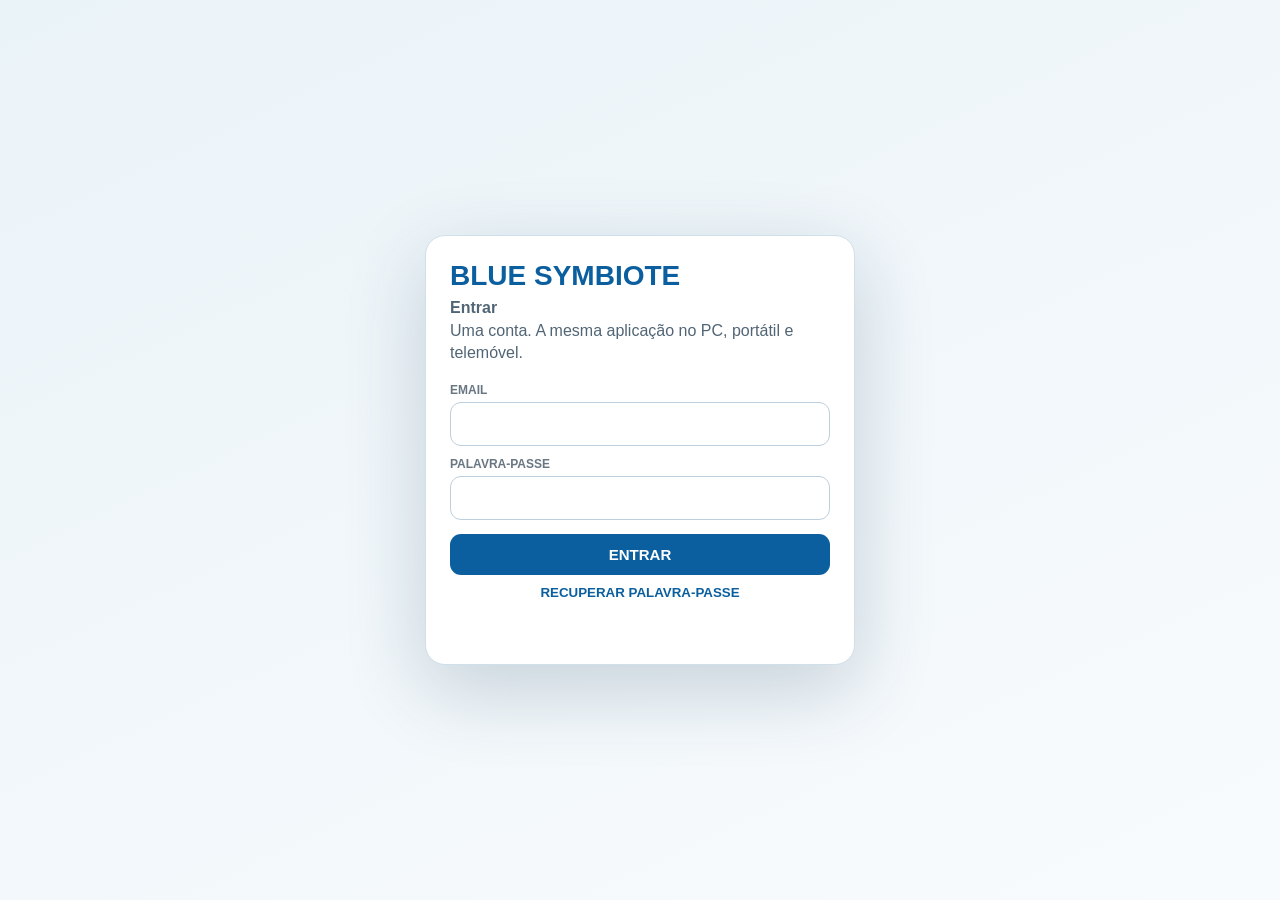
==== commit 4d82ccdc: "Make v10.2.0 auth entrypoint and stop unregistering PWA" ====
--- a/index.html
+++ b/index.html
@@ -10,22 +10,19 @@
 <meta name="apple-mobile-web-app-title" content="BLUE Symbiote">
 <meta name="mobile-web-app-capable" content="yes">
 <meta name="robots" content="noindex,nofollow,noarchive">
-<link rel="manifest" href="./manifest.json?v=10.1.0">
+<link rel="manifest" href="./manifest.json?v=10.2.0">
 <link rel="icon" type="image/png" sizes="192x192" href="./icon-192.png">
 <link rel="apple-touch-icon" href="./icon-180.png">
-<title>BLUE Symbiote v10.1.0 FINAL</title>
+<title>BLUE Symbiote v10.2.0</title>
 <style>body{margin:0;background:#edf3f7;color:#17212b;font-family:Arial,sans-serif}.boot{max-width:620px;margin:60px auto;padding:24px}.boot b{font-size:24px}.boot p{line-height:1.5}.err{white-space:pre-wrap;color:#8b1e1e}</style>
 </head>
-<body data-app-version="10.1.0">
-<main class="boot"><b>BLUE Symbiote v10.1.0 FINAL</b><p>A iniciar em modo estável…</p></main>
+<body data-app-version="10.2.0">
+<main class="boot"><b>BLUE Symbiote v10.2.0</b><p>A iniciar…</p></main>
 <script>
 (async()=>{
-  const VERSION='10.1.0';
+  const VERSION='10.2.0';
   const EXPECTED='0090f2c7066f9aed2fc9567933851d82d95eaadef02f1cc5dead7aa83da17098';
   try{
-    if('serviceWorker' in navigator&&location.protocol!=='file:'){
-      try{const regs=await navigator.serviceWorker.getRegistrations();await Promise.all(regs.map(r=>r.unregister().catch(()=>false)))}catch(e){}
-    }
     if(!('DecompressionStream' in window))throw new Error('O browser precisa de ser atualizado para executar esta versão da aplicação.');
     const files=['payload-1a.txt','payload-1b.txt','payload-1c.txt','payload-1d.txt','payload-2a.txt','payload-2b.txt','payload-2c.txt','payload-2d.txt','payload-3.txt','payload-4.txt'];
     let b64='';
@@ -34,13 +31,12 @@
     let html=await new Response(new Blob([packed]).stream().pipeThrough(new DecompressionStream('gzip'))).text();
     if(window.crypto?.subtle){const digest=new Uint8Array(await window.crypto.subtle.digest('SHA-256',new TextEncoder().encode(html)));const hex=Array.from(digest,b=>b.toString(16).padStart(2,'0')).join('');if(hex!==EXPECTED)throw new Error('Pacote da aplicação incompleto ou de versões diferentes.')}
     html=html.replace('registerPWA();updateDeviceStatus();hydrateStateFromDB();','updateDeviceStatus();hydrateStateFromDB();');
-    html=html.replace("if($('updateBtn'))$('updateBtn').onclick=checkForUpdate;if($('applyUpdateBtn'))$('applyUpdateBtn').onclick=applyUpdate;","if($('updateBtn'))$('updateBtn').onclick=()=>alert('Modo estável ativo.');if($('applyUpdateBtn'))$('applyUpdateBtn').onclick=()=>{};");
-    html=html.replace(/BLUE SYMBIOTE v10(?!\.\d)/,'BLUE SYMBIOTE v10.1.0 FINAL');
-    html=html.replace('instalável · offline · portátil · aulas + imagens + BLUE EDU + aprendizagem','MODO ESTÁVEL · BIBLIOTECA VISUAL APRENDENTE · TRAINING LAB · SOCIAL FLEXÍVEL · BLUE EDU');
-    const patches='<script src="./patch-10.0.3.js?v='+VERSION+'"><\/script><script src="./patch-10.0.4.js?v='+VERSION+'"><\/script><script src="./patch-10.0.5.js?v='+VERSION+'"><\/script><script src="./patch-10.0.6.js?v='+VERSION+'"><\/script><script src="./patch-10.0.7.js?v='+VERSION+'"><\/script><script src="./patch-10.0.8.js?v='+VERSION+'"><\/script><script src="./patch-10.0.11.js?v='+VERSION+'"><\/script><script src="./patch-10.0.12.js?v='+VERSION+'"><\/script><script src="./patch-10.1.0.js?v='+VERSION+'"><\/script>';
+    html=html.replace("if($('updateBtn'))$('updateBtn').onclick=checkForUpdate;if($('applyUpdateBtn'))$('applyUpdateBtn').onclick=applyUpdate;","if($('updateBtn'))$('updateBtn').onclick=()=>location.reload();if($('applyUpdateBtn'))$('applyUpdateBtn').onclick=()=>location.reload();");
+    html=html.replace(/BLUE SYMBIOTE v10(?!\.\d)/,'BLUE SYMBIOTE v10.2.0');
+    const patches='<script src="./patch-10.0.3.js?v='+VERSION+'"><\/script><script src="./patch-10.0.4.js?v='+VERSION+'"><\/script><script src="./patch-10.0.5.js?v='+VERSION+'"><\/script><script src="./patch-10.0.6.js?v='+VERSION+'"><\/script><script src="./patch-10.0.7.js?v='+VERSION+'"><\/script><script src="./patch-10.0.8.js?v='+VERSION+'"><\/script><script src="./patch-10.0.11.js?v='+VERSION+'"><\/script><script src="./patch-10.0.12.js?v='+VERSION+'"><\/script><script src="./patch-10.1.0.js?v='+VERSION+'"><\/script><script src="./patch-10.2.0-auth.js?v='+VERSION+'"><\/script>';
     const patched=html.replace(/<\/body>/i,patches+'</body>');
     document.open();document.write(patched);document.close();
-  }catch(e){console.error(e);document.body.innerHTML='<main class="boot"><b>BLUE Symbiote v10.1.0 FINAL</b><p>Falha ao iniciar a aplicação.</p><pre class="err">'+String(e)+'</pre></main>'}
+  }catch(e){console.error(e);document.body.innerHTML='<main class="boot"><b>BLUE Symbiote v10.2.0</b><p>Falha ao iniciar a aplicação.</p><pre class="err">'+String(e)+'</pre></main>'}
 })();
 </script>
 </body>
